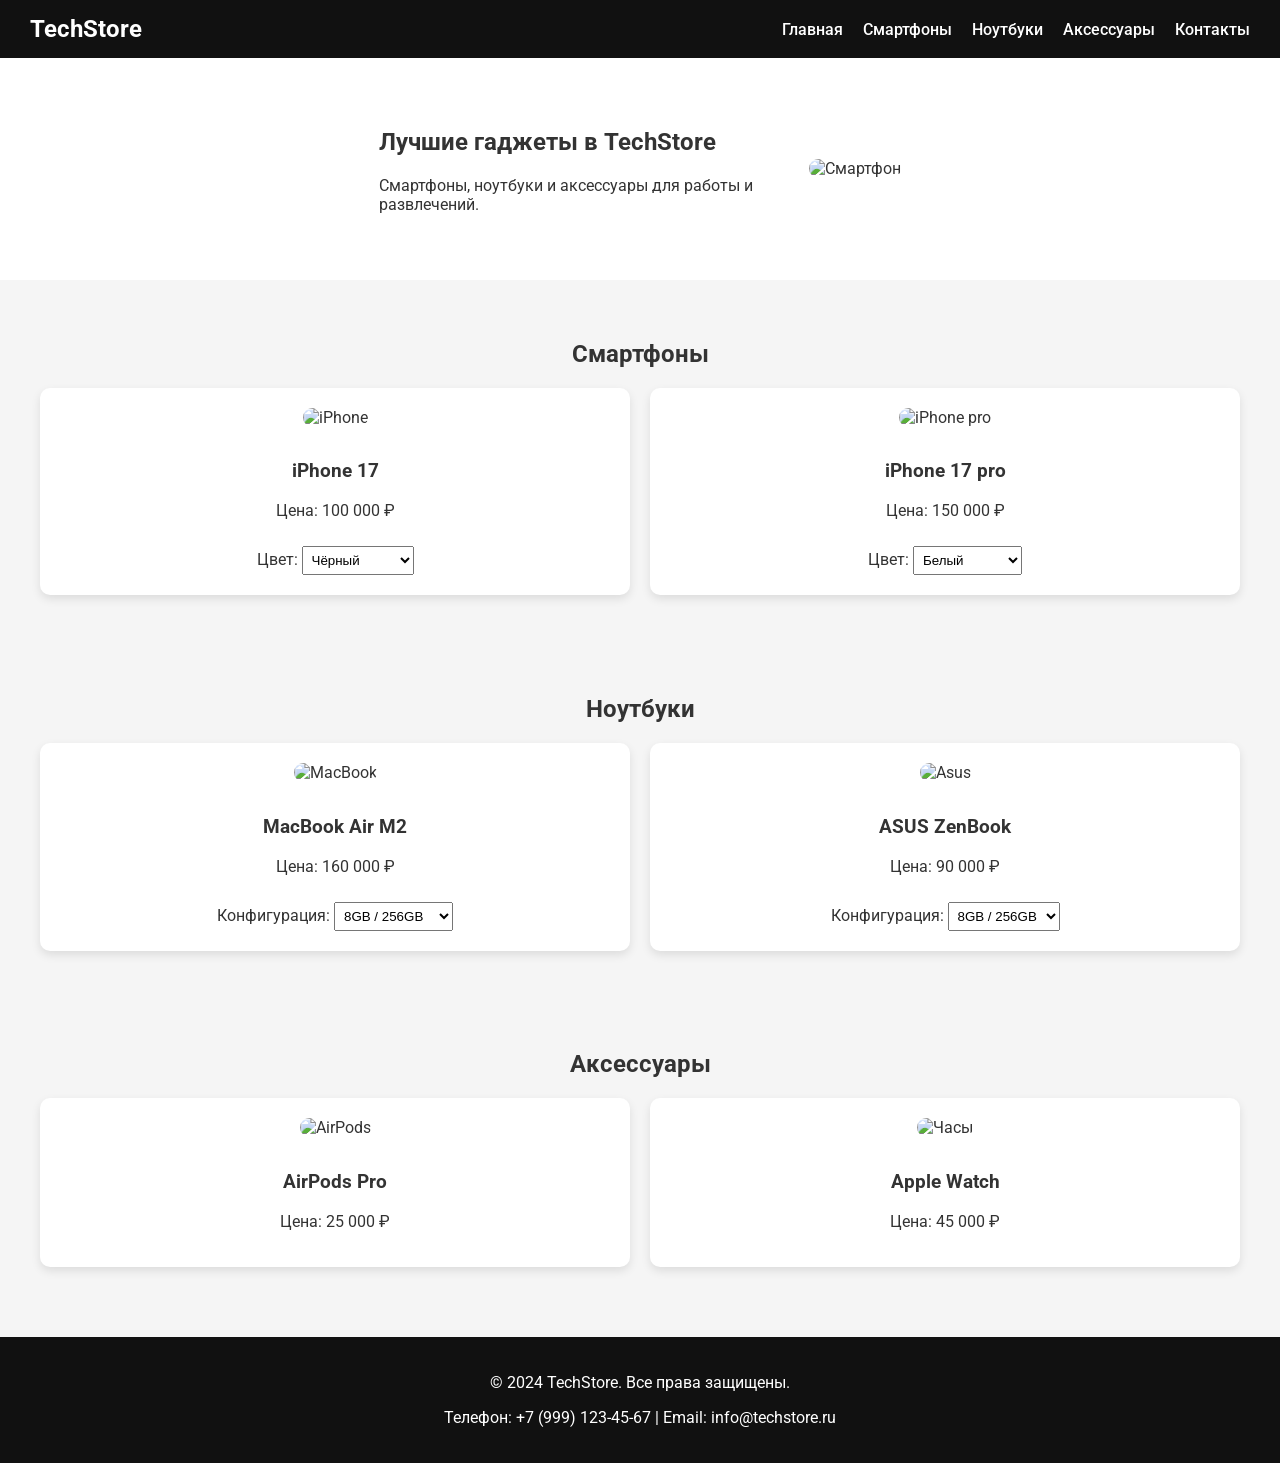
==== index.html @ efde678e "lr1" ====
<!DOCTYPE html>
<html lang="ru">
<head>
  <meta charset="UTF-8">
  <title>TechStore – Магазин электроники</title>
  <link rel="stylesheet" href="style.css">
  <!-- Шрифт Google -->
  <link href="https://fonts.googleapis.com/css2?family=Roboto:wght@400;700&display=swap" rel="stylesheet">
</head>
<body>

  <!-- Шапка -->
  <header>
    <div class="logo">TechStore</div>
    <nav>
      <ul>
        <li><a href="#">Главная</a></li>
        <li><a href="#smartphones">Смартфоны</a></li>
        <li><a href="#laptops">Ноутбуки</a></li>
        <li><a href="#accessories">Аксессуары</a></li>
        <li><a href="#contacts">Контакты</a></li>
      </ul>
    </nav>
  </header>

  <!-- Герой-блок -->
  <section class="hero">
    <div class="hero-text">
      <h1>Лучшие гаджеты в TechStore</h1>
      <p>Смартфоны, ноутбуки и аксессуары для работы и развлечений.</p>
    </div>
    <img src="https://images.unsplash.com/photo-1511707171634-5f897ff02aa9" alt="Смартфон">
  </section>

  <!-- Смартфоны -->
  <section id="smartphones">
    <h2>Смартфоны</h2>
    <div class="products">
      <div class="card">
        <img src="https://cdn.mos.cms.futurecdn.net/VCF3zhggiDXPnWcfeZSmTf.jpg" alt="iPhone">
        <h3>iPhone 17</h3>
        <p>Цена: 100 000 ₽</p>
        <label>Цвет:
          <select>
            <option>Чёрный</option>
            <option>Белый</option>
            <option>Серый</option>
            <option>Шалфей</option>
            <option>Лаванда</option>
            <option>Синий туман</option>

          </select>
        </label>
      </div>
      <div class="card">
        <img src="https://www.usatoday.com/gcdn/authoring/authoring-images/2025/09/09/USAT/86061100007-applei-phone-17-procolorlineup-250909.jpg?width=1200&disable=upscale&format=pjpg&auto=webp" alt="iPhone pro">
        <h3>iPhone 17 pro</h3>
        <p>Цена: 150 000 ₽</p>
        <label>Цвет:
          <select>
            <option>Белый</option>
            <option>Фиолетовый</option>
            <option>Зелёный</option>
          </select>
        </label>
      </div>
    </div>
  </section>

  <!-- Ноутбуки -->
  <section id="laptops">
    <h2>Ноутбуки</h2>
    <div class="products">
      <div class="card">
        <img src="https://images.unsplash.com/photo-1517336714731-489689fd1ca8" alt="MacBook">
        <h3>MacBook Air M2</h3>
        <p>Цена: 160 000 ₽</p>
        <label>Конфигурация:
          <select>
            <option>8GB / 256GB</option>
            <option>16GB / 512GB</option>
          </select>
        </label>
      </div>
      <div class="card">
        <img src="https://images.unsplash.com/photo-1587202372616-e1cf1e1f39b2" alt="Asus">
        <h3>ASUS ZenBook</h3>
        <p>Цена: 90 000 ₽</p>
        <label>Конфигурация:
          <select>
            <option>8GB / 256GB</option>
            <option>16GB / 1TB</option>
          </select>
        </label>
      </div>
    </div>
  </section>

  <!-- Аксессуары -->
  <section id="accessories">
    <h2>Аксессуары</h2>
    <div class="products">
      <div class="card">
        <img src="https://images.unsplash.com/photo-1585386959984-a41552261c3d" alt="AirPods">
        <h3>AirPods Pro</h3>
        <p>Цена: 25 000 ₽</p>
      </div>
      <div class="card">
        <img src="https://images.unsplash.com/photo-1512499617640-c2f999098aa4" alt="Часы">
        <h3>Apple Watch</h3>
        <p>Цена: 45 000 ₽</p>
      </div>
    </div>
  </section>

  <!-- Контакты -->
  <footer id="contacts">
    <p>&copy; 2024 TechStore. Все права защищены.</p>
    <p>Телефон: +7 (999) 123-45-67 | Email: info@techstore.ru</p>
  </footer>

</body>
</html>
---- style.css ----
body {
  font-family: 'Roboto', sans-serif;
  margin: 0;
  padding: 0;
  background: #f5f5f5;
  color: #333;
}

header {
  background: #111;
  color: #fff;
  display: flex;
  justify-content: space-between;
  padding: 15px 30px;
  align-items: center;
}

header .logo {
  font-size: 24px;
  font-weight: bold;
}

nav ul {
  list-style: none;
  margin: 0;
  padding: 0;
  display: flex;
}

nav ul li {
  margin-left: 20px;
}

nav ul li a {
  color: #fff;
  text-decoration: none;
  font-weight: 500;
}

nav ul li a:hover {
  text-decoration: underline;
}

/* Герой-блок */
.hero {
  display: flex;
  justify-content: center;
  align-items: center;
  padding: 50px;
  background: #fff;
}

.hero-text {
  max-width: 400px;
  margin-right: 30px;
}

.hero img {
  max-width: 400px;
  border-radius: 15px;
}

/* Секции */
section {
  padding: 40px;
}

h2 {
  text-align: center;
  margin-bottom: 20px;
}

/* Карточки товаров */
.products {
  display: grid;
  grid-template-columns: repeat(auto-fit, minmax(250px, 1fr));
  gap: 20px;
}

.card {
  background: #fff;
  border-radius: 10px;
  padding: 20px;
  text-align: center;
  box-shadow: 0 4px 10px rgba(0,0,0,0.1);
}

.card img {
  max-width: 100%;
  border-radius: 10px;
  margin-bottom: 15px;
}

label select {
  margin-top: 10px;
  padding: 5px;
}

/* Футер */
footer {
  background: #111;
  color: #fff;
  text-align: center;
  padding: 20px;
  margin-top: 30px;
}
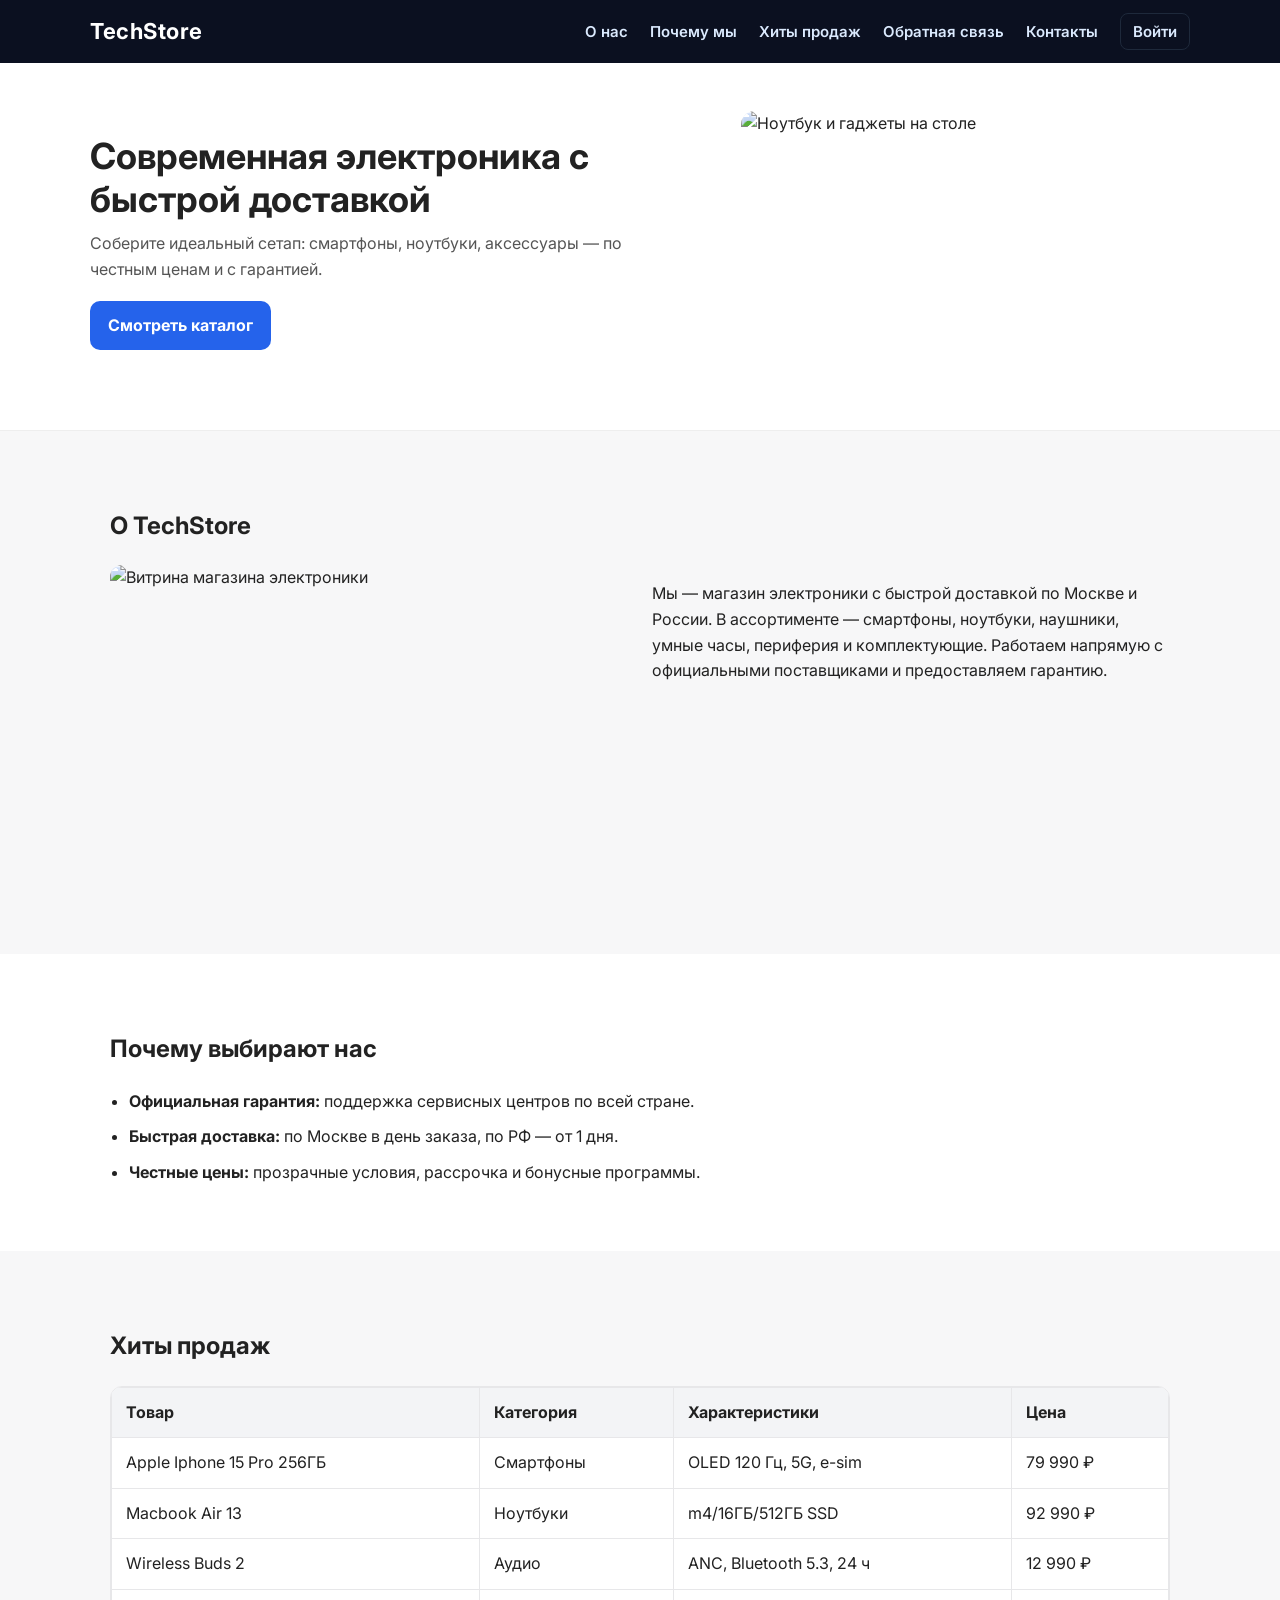
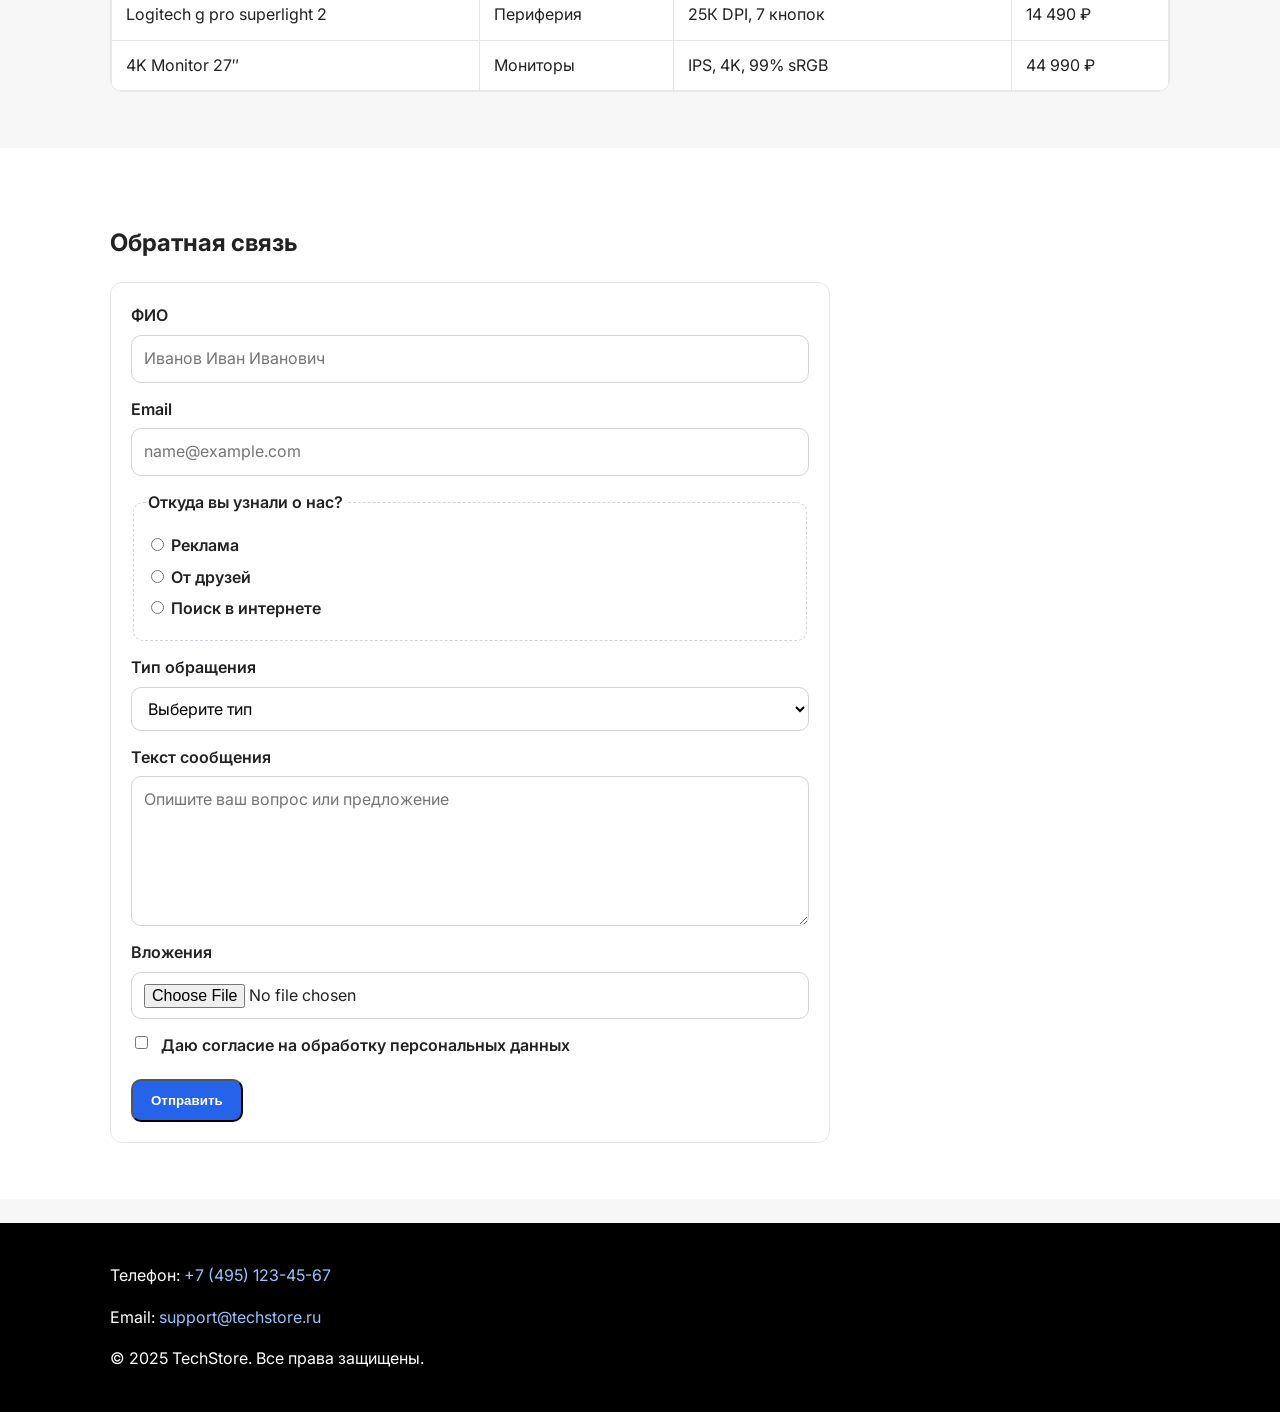
==== commit 2386152a: "lr2" ====
--- a/index.html
+++ b/index.html
@@ -1,123 +1,187 @@
 <!DOCTYPE html>
 <html lang="ru">
 <head>
-  <meta charset="UTF-8">
-  <title>TechStore – Магазин электроники</title>
-  <link rel="stylesheet" href="style.css">
-  <!-- Шрифт Google -->
-  <link href="https://fonts.googleapis.com/css2?family=Roboto:wght@400;700&display=swap" rel="stylesheet">
+  <meta charset="UTF-8" />
+  <meta name="viewport" content="width=device-width, initial-scale=1" />
+  <title>TechStore — Магазин электроники</title>
+  <link rel="preconnect" href="https://fonts.googleapis.com">
+  <link rel="preconnect" href="https://fonts.gstatic.com" crossorigin>
+  <link href="https://fonts.googleapis.com/css2?family=Inter:wght@400;600;700&display=swap" rel="stylesheet">
+  <link rel="stylesheet" href="style.css" />
 </head>
 <body>
 
-  <!-- Шапка -->
-  <header>
-    <div class="logo">TechStore</div>
-    <nav>
-      <ul>
-        <li><a href="#">Главная</a></li>
-        <li><a href="#smartphones">Смартфоны</a></li>
-        <li><a href="#laptops">Ноутбуки</a></li>
-        <li><a href="#accessories">Аксессуары</a></li>
-        <li><a href="#contacts">Контакты</a></li>
-      </ul>
-    </nav>
+  <!-- Шапка сайта -->
+  <header class="site-header">
+    <div class="container header-inner">
+      <div class="logo" aria-label="Логотип TechStore">TechStore</div>
+      <nav class="site-nav" aria-label="Основная навигация">
+        <a href="#about">О нас</a>
+        <a href="#benefits">Почему мы</a>
+        <a href="#popular">Хиты продаж</a>
+        <a href="#feedback">Обратная связь</a>
+        <a href="#contacts">Контакты</a>
+        <a class="auth-link" href="auth.html">Войти</a>
+      </nav>
+    </div>
   </header>
 
   <!-- Герой-блок -->
   <section class="hero">
-    <div class="hero-text">
-      <h1>Лучшие гаджеты в TechStore</h1>
-      <p>Смартфоны, ноутбуки и аксессуары для работы и развлечений.</p>
-    </div>
-    <img src="https://images.unsplash.com/photo-1511707171634-5f897ff02aa9" alt="Смартфон">
-  </section>
-
-  <!-- Смартфоны -->
-  <section id="smartphones">
-    <h2>Смартфоны</h2>
-    <div class="products">
-      <div class="card">
-        <img src="https://cdn.mos.cms.futurecdn.net/VCF3zhggiDXPnWcfeZSmTf.jpg" alt="iPhone">
-        <h3>iPhone 17</h3>
-        <p>Цена: 100 000 ₽</p>
-        <label>Цвет:
-          <select>
-            <option>Чёрный</option>
-            <option>Белый</option>
-            <option>Серый</option>
-            <option>Шалфей</option>
-            <option>Лаванда</option>
-            <option>Синий туман</option>
-
-          </select>
-        </label>
+    <div class="container hero-inner">
+      <div class="hero-text">
+        <h1>Современная электроника с быстрой доставкой</h1>
+        <p>Соберите идеальный сетап: смартфоны, ноутбуки, аксессуары — по честным ценам и с гарантией.</p>
+        <a class="btn" href="#popular">Смотреть каталог</a>
       </div>
-      <div class="card">
-        <img src="https://www.usatoday.com/gcdn/authoring/authoring-images/2025/09/09/USAT/86061100007-applei-phone-17-procolorlineup-250909.jpg?width=1200&disable=upscale&format=pjpg&auto=webp" alt="iPhone pro">
-        <h3>iPhone 17 pro</h3>
-        <p>Цена: 150 000 ₽</p>
-        <label>Цвет:
-          <select>
-            <option>Белый</option>
-            <option>Фиолетовый</option>
-            <option>Зелёный</option>
-          </select>
-        </label>
-      </div>
+      <figure class="hero-media">
+        <img src="https://images.unsplash.com/photo-1518770660439-4636190af475?q=80&w=1200&auto=format&fit=crop" alt="Ноутбук и гаджеты на столе" width="560" height="360" />
+        <figcaption class="visually-hidden">Электроника и аксессуары</figcaption>
+      </figure>
     </div>
   </section>
 
-  <!-- Ноутбуки -->
-  <section id="laptops">
-    <h2>Ноутбуки</h2>
-    <div class="products">
-      <div class="card">
-        <img src="https://images.unsplash.com/photo-1517336714731-489689fd1ca8" alt="MacBook">
-        <h3>MacBook Air M2</h3>
-        <p>Цена: 160 000 ₽</p>
-        <label>Конфигурация:
-          <select>
-            <option>8GB / 256GB</option>
-            <option>16GB / 512GB</option>
-          </select>
-        </label>
+  <main>
+    <!-- О компании -->
+    <section id="about" class="section">
+      <div class="container">
+        <h2>О TechStore</h2>
+        <div class="split">
+          <img class="responsive-img" src="https://images.unsplash.com/photo-1555617107-08d3a3cbd399?q=80&w=1200&auto=format&fit=crop" alt="Витрина магазина электроники" width="560" height="360" />
+          <div>
+            <p>Мы — магазин электроники с быстрой доставкой по Москве и России. В ассортименте — смартфоны, ноутбуки, наушники, умные часы, периферия и комплектующие. Работаем напрямую с официальными поставщиками и предоставляем гарантию.</p>
+          </div>
+        </div>
       </div>
-      <div class="card">
-        <img src="https://images.unsplash.com/photo-1587202372616-e1cf1e1f39b2" alt="Asus">
-        <h3>ASUS ZenBook</h3>
-        <p>Цена: 90 000 ₽</p>
-        <label>Конфигурация:
-          <select>
-            <option>8GB / 256GB</option>
-            <option>16GB / 1TB</option>
-          </select>
-        </label>
+    </section>
+
+    <!-- Преимущества -->
+    <section id="benefits" class="section section-alt">
+      <div class="container">
+        <h2>Почему выбирают нас</h2>
+        <ul class="benefits-list">
+          <li><strong>Официальная гарантия:</strong> поддержка сервисных центров по всей стране.</li>
+          <li><strong>Быстрая доставка:</strong> по Москве в день заказа, по РФ — от 1 дня.</li>
+          <li><strong>Честные цены:</strong> прозрачные условия, рассрочка и бонусные программы.</li>
+        </ul>
       </div>
+    </section>
+
+    <!-- Хиты продаж -->
+    <section id="popular" class="section">
+      <div class="container">
+        <h2>Хиты продаж</h2>
+        <div class="table-wrapper">
+          <table class="menu-table">
+            <thead>
+              <tr>
+                <th>Товар</th>
+                <th>Категория</th>
+                <th>Характеристики</th>
+                <th>Цена</th>
+              </tr>
+            </thead>
+            <tbody>
+              <tr>
+                <td>Apple Iphone 15 Pro 256ГБ</td>
+                <td>Смартфоны</td>
+                <td>OLED 120 Гц, 5G, e-sim</td>
+                <td>79 990 ₽</td>
+              </tr>
+              <tr>
+                <td>Macbook Air 13</td>
+                <td>Ноутбуки</td>
+                <td>m4/16ГБ/512ГБ SSD</td>
+                <td>92 990 ₽</td>
+              </tr>
+              <tr>
+                <td>Wireless Buds 2</td>
+                <td>Аудио</td>
+                <td>ANC, Bluetooth 5.3, 24 ч</td>
+                <td>12 990 ₽</td>
+              </tr>
+              <tr>
+                <td>Logitech g pro superlight 2</td>
+                <td>Периферия</td>
+                <td>25К DPI, 7 кнопок</td>
+                <td>14 490 ₽</td>
+              </tr>
+              <tr>
+                <td>4K Monitor 27″</td>
+                <td>Мониторы</td>
+                <td>IPS, 4K, 99% sRGB</td>
+                <td>44 990 ₽</td>
+              </tr>
+            </tbody>
+          </table>
+        </div>
+      </div>
+    </section>
+
+    <!-- Форма обратной связи -->
+    <section id="feedback" class="section section-alt">
+      <div class="container">
+        <h2>Обратная связь</h2>
+        <form class="form" action="https://httpbin.org/post" method="POST" enctype="multipart/form-data">
+          <div class="form-row">
+            <label for="fio">ФИО</label>
+            <input type="text" id="fio" name="fio" placeholder="Иванов Иван Иванович" required />
+          </div>
+
+          <div class="form-row">
+            <label for="email">Email</label>
+            <input type="email" id="email" name="email" placeholder="name@example.com" required />
+          </div>
+
+          <fieldset class="form-row">
+            <legend>Откуда вы узнали о нас?</legend>
+            <label><input type="radio" name="source" value="Реклама" required /> Реклама</label>
+            <label><input type="radio" name="source" value="Друзья" /> От друзей</label>
+            <label><input type="radio" name="source" value="Поиск" /> Поиск в интернете</label>
+          </fieldset>
+
+          <div class="form-row">
+            <label for="topic">Тип обращения</label>
+            <select id="topic" name="topic" required>
+              <option value="" disabled selected>Выберите тип</option>
+              <option value="complaint">Жалоба</option>
+              <option value="suggestion">Предложение</option>
+            </select>
+          </div>
+
+          <div class="form-row">
+            <label for="message">Текст сообщения</label>
+            <textarea id="message" name="message" rows="5" placeholder="Опишите ваш вопрос или предложение" required></textarea>
+          </div>
+
+          <div class="form-row">
+            <label for="file">Вложения</label>
+            <input type="file" id="file" name="file" />
+          </div>
+
+          <div class="form-row checkbox-row">
+            <label>
+              <input type="checkbox" name="consent" value="yes" required />
+              Даю согласие на обработку персональных данных
+            </label>
+          </div>
+
+          <div class="form-actions">
+            <button type="submit" class="btn">Отправить</button>
+          </div>
+        </form>
+      </div>
+    </section>
+  </main>
+
+  <!-- Подвал -->
+  <footer id="contacts" class="site-footer" aria-labelledby="contacts-title">
+    <div class="container">
+      <h2 id="contacts-title" class="visually-hidden">Контакты</h2>
+      <p>Телефон: <a href="tel:+74951234567">+7 (495) 123-45-67</a></p>
+      <p>Email: <a href="mailto:support@techstore.ru">support@techstore.ru</a></p>
+      <p>© 2025 TechStore. Все права защищены.</p>
     </div>
-  </section>
-
-  <!-- Аксессуары -->
-  <section id="accessories">
-    <h2>Аксессуары</h2>
-    <div class="products">
-      <div class="card">
-        <img src="https://images.unsplash.com/photo-1585386959984-a41552261c3d" alt="AirPods">
-        <h3>AirPods Pro</h3>
-        <p>Цена: 25 000 ₽</p>
-      </div>
-      <div class="card">
-        <img src="https://images.unsplash.com/photo-1512499617640-c2f999098aa4" alt="Часы">
-        <h3>Apple Watch</h3>
-        <p>Цена: 45 000 ₽</p>
-      </div>
-    </div>
-  </section>
-
-  <!-- Контакты -->
-  <footer id="contacts">
-    <p>&copy; 2024 TechStore. Все права защищены.</p>
-    <p>Телефон: +7 (999) 123-45-67 | Email: info@techstore.ru</p>
   </footer>
-
 </body>
 </html>
--- a/style.css
+++ b/style.css
@@ -1,106 +1,258 @@
+/* Базовые стили и сброс */
+*,
+*::before,
+*::after { box-sizing: border-box; }
+
+html, body {
+  height: 100%;
+}
+
 body {
-  font-family: 'Roboto', sans-serif;
   margin: 0;
-  padding: 0;
-  background: #f5f5f5;
-  color: #333;
-}
-
-header {
-  background: #111;
+  font-family: 'Inter', system-ui, -apple-system, Segoe UI, Roboto, sans-serif;
+  color: #222;
+  background-color: #f7f7f8;
+  line-height: 1.6;
+}
+
+/* Контейнер и отступы блоков */
+.container {
+  max-width: 1100px;
+  margin: 0 auto;
+  padding: 0 20px;
+}
+
+.section {
+  padding: 56px 0;
+}
+
+.section-alt {
+  background: #ffffff;
+}
+
+/* Шапка */
+.site-header {
+  background: #0b1020;
   color: #fff;
+  position: sticky;
+  top: 0;
+  z-index: 10;
+}
+
+.header-inner {
   display: flex;
+  align-items: center;
   justify-content: space-between;
-  padding: 15px 30px;
+  padding: 14px 0;
+}
+
+.logo {
+  font-weight: 700;
+  font-size: 22px;
+  letter-spacing: 0.5px;
+}
+
+.site-nav a {
+  color: #dbeafe;
+  text-decoration: none;
+  margin-left: 18px;
+  font-weight: 600;
+  font-size: 15px;
+  transition: color .2s ease;
+}
+
+.site-nav a:hover,
+.site-nav a:focus {
+  color: #60a5fa;
+}
+
+.auth-link {
+  padding: 8px 12px;
+  border: 1px solid #1e293b;
+  border-radius: 8px;
+}
+
+/* Герой */
+.hero {
+  background: #fff;
+  border-bottom: 1px solid #eee;
+}
+
+.hero-inner {
+  display: grid;
+  grid-template-columns: 1.2fr 1fr;
+  gap: 24px;
+  padding: 32px 0 40px;
   align-items: center;
 }
 
-header .logo {
-  font-size: 24px;
-  font-weight: bold;
-}
-
-nav ul {
-  list-style: none;
-  margin: 0;
-  padding: 0;
-  display: flex;
-}
-
-nav ul li {
-  margin-left: 20px;
-}
-
-nav ul li a {
+.hero-text h1 {
+  margin: 0 0 10px;
+  font-size: 36px;
+  line-height: 1.2;
+}
+
+.hero-text p {
+  margin: 0 0 18px;
+  color: #555;
+}
+
+.btn {
+  display: inline-block;
+  background: #2563eb;
   color: #fff;
   text-decoration: none;
-  font-weight: 500;
-}
-
-nav ul li a:hover {
-  text-decoration: underline;
-}
-
-/* Герой-блок */
-.hero {
+  padding: 12px 18px;
+  border-radius: 10px;
+  font-weight: 700;
+  transition: transform .06s ease, opacity .2s ease;
+}
+
+.btn:hover { opacity: .92; }
+.btn:active { transform: translateY(1px); }
+
+.hero-media img {
+  width: 100%;
+  height: auto;
+  border-radius: 14px;
+  display: block;
+}
+
+/* О компании */
+.split {
+  display: grid;
+  grid-template-columns: 1fr 1fr;
+  gap: 24px;
+}
+
+.responsive-img {
+  width: 100%;
+  height: auto;
+  border-radius: 12px;
+  display: block;
+}
+
+/* Преимущества */
+.benefits-list {
+  margin: 0;
+  padding-left: 1.2em;
+}
+
+.benefits-list li {
+  margin: 10px 0;
+}
+
+/* Таблица каталога */
+.table-wrapper {
+  overflow-x: auto;
+  background: #fff;
+  border-radius: 12px;
+  border: 1px solid #e7e7e9;
+}
+
+.menu-table {
+  width: 100%;
+  border-collapse: collapse;
+  min-width: 680px;
+}
+
+.menu-table th,
+.menu-table td {
+  border: 1px solid #e7e7e9;
+  padding: 12px 14px;
+  text-align: left;
+}
+
+.menu-table thead th {
+  background: #f3f4f6;
+  font-weight: 700;
+}
+
+/* Формы */
+.form {
+  max-width: 720px;
+  background: #fff;
+  border: 1px solid #e7e7e9;
+  border-radius: 12px;
+  padding: 20px;
+}
+
+.form-row {
   display: flex;
-  justify-content: center;
-  align-items: center;
-  padding: 50px;
-  background: #fff;
-}
-
-.hero-text {
-  max-width: 400px;
-  margin-right: 30px;
-}
-
-.hero img {
-  max-width: 400px;
-  border-radius: 15px;
-}
-
-/* Секции */
-section {
-  padding: 40px;
-}
-
-h2 {
-  text-align: center;
-  margin-bottom: 20px;
-}
-
-/* Карточки товаров */
-.products {
-  display: grid;
-  grid-template-columns: repeat(auto-fit, minmax(250px, 1fr));
-  gap: 20px;
-}
-
-.card {
-  background: #fff;
+  flex-direction: column;
+  margin-bottom: 14px;
+}
+
+.form-row > label,
+fieldset legend {
+  font-weight: 600;
+  margin-bottom: 6px;
+}
+
+.form input[type="text"],
+.form input[type="email"],
+.form input[type="file"],
+.form select,
+.form textarea {
+  font: inherit;
+  padding: 10px 12px;
+  border: 1px solid #d1d5db;
   border-radius: 10px;
-  padding: 20px;
-  text-align: center;
-  box-shadow: 0 4px 10px rgba(0,0,0,0.1);
-}
-
-.card img {
-  max-width: 100%;
+  outline: none;
+  transition: border-color .2s ease, box-shadow .2s ease;
+  background-color: #fff;
+}
+
+.form input:focus,
+.form select:focus,
+.form textarea:focus {
+  border-color: #2563eb;
+  box-shadow: 0 0 0 3px rgba(37,99,235,.15);
+}
+
+fieldset.form-row {
+  border: 1px dashed #d1d5db;
+  padding: 12px;
   border-radius: 10px;
-  margin-bottom: 15px;
-}
-
-label select {
-  margin-top: 10px;
-  padding: 5px;
-}
+}
+
+.checkbox-row label {
+  display: inline-flex;
+  align-items: flex-start;
+  gap: 10px;
+}
+
+.form-actions {
+  margin-top: 8px;
+}
+
+/* Ссылки по умолчанию */
+a { color: #2563eb; text-decoration: none; }
+a:hover { color: #1e40af; text-decoration: none; }
 
 /* Футер */
-footer {
-  background: #111;
+.site-footer {
+  background: #000;
   color: #fff;
-  text-align: center;
-  padding: 20px;
-  margin-top: 30px;
-}
+  padding: 24px 0;
+  margin-top: 24px;
+}
+
+.site-footer a { color: #93c5fd; }
+.site-footer a:hover { color: #bfdbfe; }
+
+/* Медиа */
+@media (max-width: 900px) {
+  .hero-inner { grid-template-columns: 1fr; }
+  .split { grid-template-columns: 1fr; }
+  .site-nav a { margin-left: 12px; }
+}
+
+/* Вспомогательные */
+.visually-hidden {
+  position: absolute !important;
+  height: 1px; width: 1px;
+  overflow: hidden;
+  clip: rect(1px,1px,1px,1px);
+  white-space: nowrap;
+}
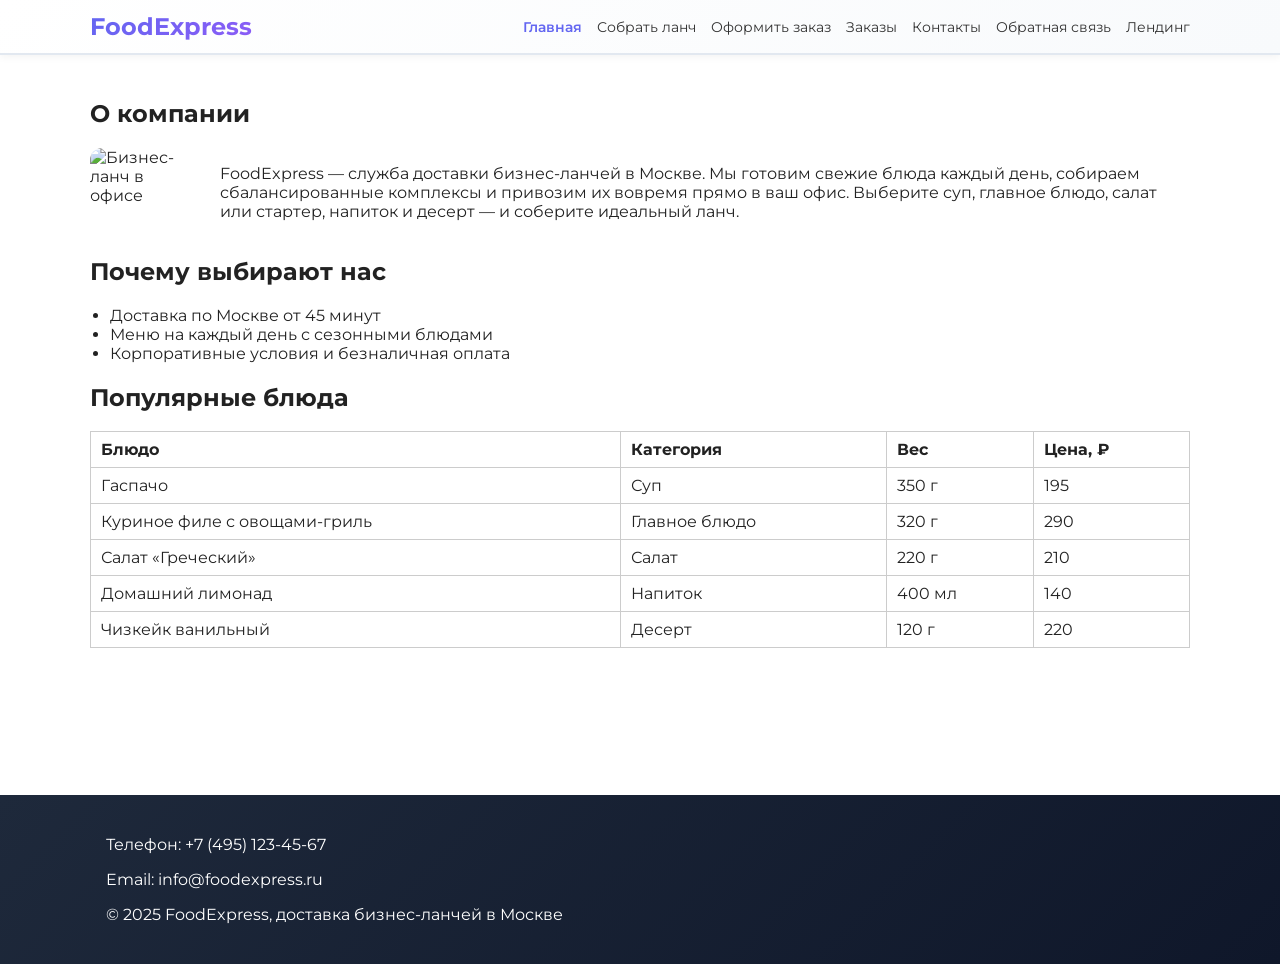
==== commit d5251f37: "Add files via upload" ====
--- a/index.html
+++ b/index.html
@@ -1,187 +1,135 @@
 <!DOCTYPE html>
 <html lang="ru">
 <head>
-  <meta charset="UTF-8" />
-  <meta name="viewport" content="width=device-width, initial-scale=1" />
-  <title>TechStore — Магазин электроники</title>
-  <link rel="preconnect" href="https://fonts.googleapis.com">
-  <link rel="preconnect" href="https://fonts.gstatic.com" crossorigin>
-  <link href="https://fonts.googleapis.com/css2?family=Inter:wght@400;600;700&display=swap" rel="stylesheet">
-  <link rel="stylesheet" href="style.css" />
+<meta charset="UTF-8">
+<meta name="viewport" content="width=device-width, initial-scale=1.0">
+<title>FoodExpress – Доставка бизнес-ланчей</title>
+<link rel="preconnect" href="https://fonts.googleapis.com">
+<link rel="preconnect" href="https://fonts.gstatic.com" crossorigin>
+<link href="https://fonts.googleapis.com/css2?family=Montserrat:wght@400;500;600;700&display=swap" rel="stylesheet">
+<link rel="stylesheet" href="css/styles.css">
+
+    <link rel="stylesheet" href="css/lunch.css">
 </head>
-<body>
+<body class="page page-main">
+<header class="site-header">
+    <div class="container header-inner">
+        <h1 class="logo">FoodExpress</h1>
+        <nav class="main-nav">
+            <a href="index.html" class="nav-link active">Главная</a>
+            <a href="collect-lunch.html" class="nav-link">Собрать ланч</a>
+            <a href="checkout.html" class="nav-link">Оформить заказ</a>
+            <a href="orders.html" class="nav-link">Заказы</a>
+            <a href="#contacts" class="nav-link">Контакты</a>
+            <a href="feedback.html" class="nav-link">Обратная связь</a>
+            <a href="landing.html" class="nav-link">Лендинг</a>
+        </nav>
+    </div>
+</header>
 
-  <!-- Шапка сайта -->
-  <header class="site-header">
-    <div class="container header-inner">
-      <div class="logo" aria-label="Логотип TechStore">TechStore</div>
-      <nav class="site-nav" aria-label="Основная навигация">
-        <a href="#about">О нас</a>
-        <a href="#benefits">Почему мы</a>
-        <a href="#popular">Хиты продаж</a>
-        <a href="#feedback">Обратная связь</a>
-        <a href="#contacts">Контакты</a>
-        <a class="auth-link" href="auth.html">Войти</a>
-      </nav>
-    </div>
-  </header>
-
-  <!-- Герой-блок -->
-  <section class="hero">
-    <div class="container hero-inner">
-      <div class="hero-text">
-        <h1>Современная электроника с быстрой доставкой</h1>
-        <p>Соберите идеальный сетап: смартфоны, ноутбуки, аксессуары — по честным ценам и с гарантией.</p>
-        <a class="btn" href="#popular">Смотреть каталог</a>
-      </div>
-      <figure class="hero-media">
-        <img src="https://images.unsplash.com/photo-1518770660439-4636190af475?q=80&w=1200&auto=format&fit=crop" alt="Ноутбук и гаджеты на столе" width="560" height="360" />
-        <figcaption class="visually-hidden">Электроника и аксессуары</figcaption>
-      </figure>
-    </div>
-  </section>
-
-  <main>
-    <!-- О компании -->
-    <section id="about" class="section">
-      <div class="container">
-        <h2>О TechStore</h2>
-        <div class="split">
-          <img class="responsive-img" src="https://images.unsplash.com/photo-1555617107-08d3a3cbd399?q=80&w=1200&auto=format&fit=crop" alt="Витрина магазина электроники" width="560" height="360" />
-          <div>
-            <p>Мы — магазин электроники с быстрой доставкой по Москве и России. В ассортименте — смартфоны, ноутбуки, наушники, умные часы, периферия и комплектующие. Работаем напрямую с официальными поставщиками и предоставляем гарантию.</p>
-          </div>
+<main class="main container">
+    <section class="about" id="about">
+        <h2>О компании</h2>
+        <div class="about-inner">
+            <img id="about-image" src="" alt="Бизнес-ланч в офисе" class="about-image">
+            <p>
+                FoodExpress — служба доставки бизнес-ланчей в Москве. Мы готовим свежие блюда каждый день,
+                собираем сбалансированные комплексы и привозим их вовремя прямо в ваш офис.
+                Выберите суп, главное блюдо, салат или стартер, напиток и десерт — и соберите идеальный ланч.
+            </p>
         </div>
-      </div>
     </section>
 
-    <!-- Преимущества -->
-    <section id="benefits" class="section section-alt">
-      <div class="container">
+    <section class="benefits">
         <h2>Почему выбирают нас</h2>
         <ul class="benefits-list">
-          <li><strong>Официальная гарантия:</strong> поддержка сервисных центров по всей стране.</li>
-          <li><strong>Быстрая доставка:</strong> по Москве в день заказа, по РФ — от 1 дня.</li>
-          <li><strong>Честные цены:</strong> прозрачные условия, рассрочка и бонусные программы.</li>
+            <li>Доставка по Москве от 45 минут</li>
+            <li>Меню на каждый день с сезонными блюдами</li>
+            <li>Корпоративные условия и безналичная оплата</li>
         </ul>
-      </div>
     </section>
 
-    <!-- Хиты продаж -->
-    <section id="popular" class="section">
-      <div class="container">
-        <h2>Хиты продаж</h2>
+    <section class="popular">
+        <h2>Популярные блюда</h2>
         <div class="table-wrapper">
-          <table class="menu-table">
-            <thead>
-              <tr>
-                <th>Товар</th>
-                <th>Категория</th>
-                <th>Характеристики</th>
-                <th>Цена</th>
-              </tr>
-            </thead>
-            <tbody>
-              <tr>
-                <td>Apple Iphone 15 Pro 256ГБ</td>
-                <td>Смартфоны</td>
-                <td>OLED 120 Гц, 5G, e-sim</td>
-                <td>79 990 ₽</td>
-              </tr>
-              <tr>
-                <td>Macbook Air 13</td>
-                <td>Ноутбуки</td>
-                <td>m4/16ГБ/512ГБ SSD</td>
-                <td>92 990 ₽</td>
-              </tr>
-              <tr>
-                <td>Wireless Buds 2</td>
-                <td>Аудио</td>
-                <td>ANC, Bluetooth 5.3, 24 ч</td>
-                <td>12 990 ₽</td>
-              </tr>
-              <tr>
-                <td>Logitech g pro superlight 2</td>
-                <td>Периферия</td>
-                <td>25К DPI, 7 кнопок</td>
-                <td>14 490 ₽</td>
-              </tr>
-              <tr>
-                <td>4K Monitor 27″</td>
-                <td>Мониторы</td>
-                <td>IPS, 4K, 99% sRGB</td>
-                <td>44 990 ₽</td>
-              </tr>
-            </tbody>
-          </table>
+            <table class="dishes-table">
+                <thead>
+                    <tr>
+                        <th>Блюдо</th>
+                        <th>Категория</th>
+                        <th>Вес</th>
+                        <th>Цена, ₽</th>
+                    </tr>
+                </thead>
+                <tbody>
+                    <tr>
+                        <td>Гаспачо</td>
+                        <td>Суп</td>
+                        <td>350 г</td>
+                        <td>195</td>
+                    </tr>
+                    <tr>
+                        <td>Куриное филе с овощами-гриль</td>
+                        <td>Главное блюдо</td>
+                        <td>320 г</td>
+                        <td>290</td>
+                    </tr>
+                    <tr>
+                        <td>Салат «Греческий»</td>
+                        <td>Салат</td>
+                        <td>220 г</td>
+                        <td>210</td>
+                    </tr>
+                    <tr>
+                        <td>Домашний лимонад</td>
+                        <td>Напиток</td>
+                        <td>400 мл</td>
+                        <td>140</td>
+                    </tr>
+                    <tr>
+                        <td>Чизкейк ванильный</td>
+                        <td>Десерт</td>
+                        <td>120 г</td>
+                        <td>220</td>
+                    </tr>
+                </tbody>
+            </table>
         </div>
-      </div>
     </section>
+</main>
 
-    <!-- Форма обратной связи -->
-    <section id="feedback" class="section section-alt">
-      <div class="container">
-        <h2>Обратная связь</h2>
-        <form class="form" action="https://httpbin.org/post" method="POST" enctype="multipart/form-data">
-          <div class="form-row">
-            <label for="fio">ФИО</label>
-            <input type="text" id="fio" name="fio" placeholder="Иванов Иван Иванович" required />
-          </div>
+<footer class="site-footer" id="contacts">
+    <div class="container footer-inner">
+        <p>Телефон: <a href="tel:+74951234567">+7 (495) 123-45-67</a></p>
+        <p>Email: <a href="mailto:info@foodexpress.ru">info@foodexpress.ru</a></p>
+        <p>© 2025 FoodExpress, доставка бизнес-ланчей в Москве</p>
+    </div>
+</footer>
 
-          <div class="form-row">
-            <label for="email">Email</label>
-            <input type="email" id="email" name="email" placeholder="name@example.com" required />
-          </div>
-
-          <fieldset class="form-row">
-            <legend>Откуда вы узнали о нас?</legend>
-            <label><input type="radio" name="source" value="Реклама" required /> Реклама</label>
-            <label><input type="radio" name="source" value="Друзья" /> От друзей</label>
-            <label><input type="radio" name="source" value="Поиск" /> Поиск в интернете</label>
-          </fieldset>
-
-          <div class="form-row">
-            <label for="topic">Тип обращения</label>
-            <select id="topic" name="topic" required>
-              <option value="" disabled selected>Выберите тип</option>
-              <option value="complaint">Жалоба</option>
-              <option value="suggestion">Предложение</option>
-            </select>
-          </div>
-
-          <div class="form-row">
-            <label for="message">Текст сообщения</label>
-            <textarea id="message" name="message" rows="5" placeholder="Опишите ваш вопрос или предложение" required></textarea>
-          </div>
-
-          <div class="form-row">
-            <label for="file">Вложения</label>
-            <input type="file" id="file" name="file" />
-          </div>
-
-          <div class="form-row checkbox-row">
-            <label>
-              <input type="checkbox" name="consent" value="yes" required />
-              Даю согласие на обработку персональных данных
-            </label>
-          </div>
-
-          <div class="form-actions">
-            <button type="submit" class="btn">Отправить</button>
-          </div>
-        </form>
-      </div>
-    </section>
-  </main>
-
-  <!-- Подвал -->
-  <footer id="contacts" class="site-footer" aria-labelledby="contacts-title">
-    <div class="container">
-      <h2 id="contacts-title" class="visually-hidden">Контакты</h2>
-      <p>Телефон: <a href="tel:+74951234567">+7 (495) 123-45-67</a></p>
-      <p>Email: <a href="mailto:support@techstore.ru">support@techstore.ru</a></p>
-      <p>© 2025 TechStore. Все права защищены.</p>
-    </div>
-  </footer>
+<script src="js/config.js"></script>
+<script src="js/dishes-api.js"></script>
+<script>
+document.addEventListener("DOMContentLoaded", async () => {
+  try {
+    const dishes = await loadDishes();
+    // Ищем главное блюдо или суп для изображения
+    const mainDish = dishes.find(d => d.category === "main") || dishes.find(d => d.category === "soup") || dishes[0];
+    if (mainDish && mainDish.image) {
+      const img = document.getElementById("about-image");
+      if (img) {
+        img.src = mainDish.image;
+        img.alt = mainDish.name || "Бизнес-ланч в офисе";
+      }
+    }
+  } catch (error) {
+    console.error("Ошибка загрузки изображения из API:", error);
+    // Fallback на локальное изображение
+    const img = document.getElementById("about-image");
+    if (img) {
+      img.src = "images/main1.jpg";
+    }
+  }
+});
+</script>
 </body>
 </html>
--- a/css/styles.css
+++ b/css/styles.css
@@ -0,0 +1,228 @@
+*,
+*::before,
+*::after {
+    box-sizing: border-box;
+}
+
+body {
+    margin: 0;
+    font-family: "Montserrat", system-ui, -apple-system, BlinkMacSystemFont, "Segoe UI", sans-serif;
+    font-size: 16px;
+    color: #222;
+}
+
+img {
+    max-width: 100%;
+    display: block;
+}
+
+.container {
+    width: 100%;
+    max-width: 1100px;
+    margin: 0 auto;
+    padding: 0 16px;
+}
+
+.site-header {
+    background: linear-gradient(135deg, #ffffff 0%, #f8fafc 100%);
+    border-bottom: 2px solid #e2e8f0;
+    box-shadow: 0 2px 8px rgba(0, 0, 0, 0.05);
+}
+
+.header-inner {
+    display: flex;
+    align-items: center;
+    justify-content: space-between;
+    padding: 12px 0;
+}
+
+.logo {
+    margin: 0;
+    font-size: 24px;
+    font-weight: 700;
+    background: linear-gradient(135deg, #6366f1 0%, #8b5cf6 100%);
+    -webkit-background-clip: text;
+    -webkit-text-fill-color: transparent;
+    background-clip: text;
+}
+
+.main-nav {
+    display: flex;
+    flex-wrap: wrap;
+    gap: 15px;
+}
+
+.nav-link {
+    text-decoration: none;
+    font-size: 14px;
+    color: #333;
+}
+
+.nav-link:hover {
+    color: #6366f1;
+}
+
+.nav-link.active {
+    color: #6366f1;
+    font-weight: 600;
+}
+
+.main {
+    padding: 24px 0 64px;
+    min-height: calc(100vh - 160px);
+}
+
+.site-footer {
+    background: linear-gradient(135deg, #1e293b 0%, #0f172a 100%);
+    color: #fff;
+    padding: 24px 0;
+}
+
+.footer-inner a {
+    color: #fff;
+    text-decoration: none;
+}
+
+.footer-inner a:hover {
+    text-decoration: underline;
+}
+
+.about-inner {
+    display: flex;
+    gap: 24px;
+    align-items: flex-start;
+}
+
+.about-image {
+    width: 260px;
+    height: auto;
+    border-radius: 12px;
+}
+
+.benefits-list {
+    padding-left: 20px;
+}
+
+.table-wrapper {
+    overflow-x: auto;
+}
+
+.dishes-table {
+    width: 100%;
+    border-collapse: collapse;
+}
+
+.dishes-table th,
+.dishes-table td {
+    padding: 8px 10px;
+    border: 1px solid #ccc;
+    text-align: left;
+}
+
+.btn-primary {
+    display: inline-block;
+    border: none;
+    padding: 10px 24px;
+    border-radius: 10px;
+    cursor: pointer;
+    background: linear-gradient(135deg, #6366f1 0%, #8b5cf6 100%);
+    color: #fff;
+    font-size: 14px;
+    font-weight: 500;
+    text-decoration: none;
+    transition: all 0.3s ease;
+    box-shadow: 0 4px 12px rgba(99, 102, 241, 0.3);
+}
+
+.btn-primary:hover {
+    transform: translateY(-2px);
+    box-shadow: 0 6px 16px rgba(99, 102, 241, 0.4);
+    filter: brightness(1.05);
+}
+
+.form {
+    display: flex;
+    flex-direction: column;
+    gap: 12px;
+}
+
+.form input,
+.form select,
+.form textarea {
+    width: 100%;
+    padding: 8px 10px;
+    border-radius: 8px;
+    border: 1px solid #ccc;
+    font: inherit;
+}
+
+.checkbox-label {
+    display: flex;
+    align-items: center;
+    gap: 8px;
+}
+
+.form-fieldset {
+    border-radius: 10px;
+    border: 1px solid #ccc;
+    padding: 8px 12px 12px;
+}
+
+.modal-overlay {
+    position: fixed;
+    inset: 0;
+    background-color: rgba(0,0,0,0.5);
+    display: flex;
+    align-items: center;
+    justify-content: center;
+    z-index: 1000;
+}
+
+.modal {
+    background-color: #fff;
+    padding: 24px;
+    border-radius: 18px;
+    max-width: 420px;
+    width: 100%;
+    box-shadow: 0 20px 60px rgba(99, 102, 241, 0.2);
+    border: 1px solid #e2e8f0;
+}
+
+.modal-large {
+    max-width: 640px;
+}
+
+.modal-close {
+    border: none;
+    background: transparent;
+    font-size: 22px;
+    cursor: pointer;
+    position: absolute;
+    top: 12px;
+    right: 16px;
+}
+
+.modal-actions {
+    margin-top: 16px;
+    display: flex;
+    gap: 10px;
+    justify-content: flex-end;
+}
+
+.hidden {
+    display: none !important;
+}
+
+@media (max-width: 800px) {
+    .about-inner {
+        flex-direction: column;
+    }
+}
+
+@media (max-width: 400px) {
+    .dishes-table th,
+    .dishes-table td {
+        font-size: 13px;
+        padding: 6px 6px;
+    }
+}
--- a/css/lunch.css
+++ b/css/lunch.css
@@ -0,0 +1,378 @@
+@import url("styles.css");
+
+.page-lunch .lunch-layout {
+    display: grid;
+    grid-template-columns: minmax(0, 2.3fr) minmax(0, 1.1fr);
+    gap: 32px;
+    align-items: flex-start;
+}
+
+.menu-section {
+    margin-bottom: 32px;
+}
+
+.menu-section-header {
+    display: flex;
+    justify-content: space-between;
+    align-items: center;
+    gap: 16px;
+    margin-bottom: 12px;
+}
+
+.dishes-grid {
+    display: grid;
+    gap: 10px;
+}
+
+.dishes-grid-3 {
+    grid-template-columns: repeat(3, 1fr);
+}
+
+.dish-card {
+    display: flex;
+    flex-direction: column;
+    gap: 8px;
+    padding: 30px 40px;
+    border-radius: 35px;
+    background-color: #fff;
+    filter: drop-shadow(17px 19px 24px rgba(0, 0, 0, 0.13));
+    cursor: pointer;
+    transition: all 0.3s ease;
+    border: 2px solid transparent;
+}
+
+.dish-card img {
+    width: 100%;
+    border-radius: 35px;
+}
+
+.dish-price {
+    font-size: 18px;
+    font-weight: 600;
+}
+
+.dish-name {
+    font-size: 17px;
+    font-weight: 500;
+}
+
+.dish-count {
+    color: #777;
+}
+
+.dish-card button {
+    margin-top: 8px;
+    background-color: #f1eee9;
+    padding: 10px 30px;
+    border-radius: 10px;
+    border: none;
+    cursor: pointer;
+    align-self: flex-start;
+}
+
+.dish-card:hover {
+    border: 2px solid #6366f1;
+    transform: translateY(-4px);
+    box-shadow: 0 12px 32px rgba(99, 102, 241, 0.15);
+}
+
+.dish-card:hover button {
+    background: linear-gradient(135deg, #6366f1 0%, #8b5cf6 100%);
+    color: #fff;
+}
+
+.dish-card.selected {
+    border: 2px solid #6366f1;
+    box-shadow: 0 8px 24px rgba(99, 102, 241, 0.2);
+}
+
+.dish-select {
+    width: 100%;
+    padding: 12px 16px;
+    font-size: 16px;
+    font-family: inherit;
+    border: 1px solid #ddd;
+    border-radius: 8px;
+    background-color: #fff;
+    cursor: pointer;
+    transition: border-color 0.2s ease;
+}
+
+.dish-select:hover {
+    border-color: #999;
+}
+
+.dish-select:focus {
+    outline: none;
+    border-color: #6366f1;
+    box-shadow: 0 0 0 3px rgba(99, 102, 241, 0.1);
+}
+
+.order-area {
+    padding: 16px;
+    border-radius: 18px;
+    background: linear-gradient(135deg, #f8fafc 0%, #f1f5f9 100%);
+    position: sticky;
+    top: 90px;
+    border: 1px solid #e2e8f0;
+    box-shadow: 0 4px 16px rgba(0, 0, 0, 0.08);
+}
+
+.order-form-columns {
+    display: grid;
+    grid-template-columns: 1fr 1fr;
+    gap: 24px;
+    margin-bottom: 20px;
+}
+
+.order-form-left,
+.order-form-right {
+    display: flex;
+    flex-direction: column;
+    gap: 16px;
+}
+
+.order-form-left h3,
+.order-form-right h3 {
+    margin: 0 0 12px 0;
+    font-size: 18px;
+    font-weight: 600;
+}
+
+.delivery-note {
+    font-size: 12px;
+    color: #666;
+    margin: -8px 0 0 0;
+}
+
+.radio-label {
+    display: flex;
+    align-items: center;
+    gap: 8px;
+    margin-bottom: 8px;
+}
+
+.radio-label input[type="radio"] {
+    width: auto;
+    margin: 0;
+}
+
+.order-total {
+    margin-top: 12px;
+}
+
+.order-total p {
+    margin: 4px 0;
+}
+
+.order-sum-wrapper {
+    font-size: 18px;
+    font-weight: 600;
+    margin-top: 4px;
+}
+
+.order-category p {
+    margin: 4px 0;
+}
+
+.radio-group {
+    display: flex;
+    flex-direction: column;
+    gap: 8px;
+    margin-top: 8px;
+}
+
+.order-panel {
+    padding: 16px 18px;
+    border-radius: 18px;
+    background: linear-gradient(135deg, #f8fafc 0%, #f1f5f9 100%);
+    position: sticky;
+    top: 90px;
+    border: 1px solid #e2e8f0;
+    box-shadow: 0 4px 16px rgba(0, 0, 0, 0.08);
+}
+
+.order-panel .panel-list {
+    list-style: none;
+    padding-left: 0;
+    margin: 0 0 8px;
+}
+
+.panel-total {
+    font-weight: 600;
+}
+
+.panel-link.disabled {
+    pointer-events: none;
+    opacity: 0.6;
+}
+
+.panel-hint {
+    font-size: 13px;
+    color: #666;
+    margin-top: 8px;
+}
+
+/* filters */
+.filters {
+    display: flex;
+    flex-wrap: wrap;
+    gap: 8px;
+}
+
+.filter-btn {
+    border-radius: 999px;
+    border: 1px solid #ddd;
+    padding: 6px 12px;
+    background-color: #fff;
+    cursor: pointer;
+    font-size: 13px;
+}
+
+.filter-btn.active {
+    background: linear-gradient(135deg, #6366f1 0%, #8b5cf6 100%);
+    color: #fff;
+    border-color: #6366f1;
+    box-shadow: 0 2px 8px rgba(99, 102, 241, 0.3);
+}
+
+/* checkout */
+.checkout-layout {
+    display: grid;
+    grid-template-columns: minmax(0, 1.5fr) minmax(0, 1.3fr);
+    gap: 32px;
+}
+
+.checkout-dishes-list {
+    display: grid;
+    grid-template-columns: repeat(auto-fill, minmax(220px, 1fr));
+    gap: 16px;
+}
+
+.checkout-card {
+    padding: 16px;
+    border-radius: 18px;
+    background-color: #fff;
+    filter: drop-shadow(5px 8px 16px rgba(0,0,0,0.12));
+    display: flex;
+    flex-direction: column;
+    gap: 8px;
+}
+
+.checkout-card img {
+    border-radius: 14px;
+}
+
+.checkout-card button {
+    align-self: flex-start;
+}
+
+.checkout-empty {
+    grid-column: 1/-1;
+}
+
+.order-summary {
+    margin-bottom: 16px;
+}
+
+.order-summary-list {
+    list-style: none;
+    padding-left: 0;
+    margin: 0 0 8px;
+}
+
+.order-summary-total {
+    font-weight: 600;
+}
+
+.panel-remove {
+    margin-left: 8px;
+    font-size: 12px;
+    color: #6366f1;
+    background: transparent;
+    border: none;
+    cursor: pointer;
+    padding: 2px 4px;
+    transition: color 0.2s ease;
+}
+
+.panel-remove:hover {
+    color: #8b5cf6;
+    text-decoration: underline;
+}
+
+/* orders list */
+.orders-container {
+    display: flex;
+    flex-direction: column;
+    gap: 10px;
+}
+
+.order-row {
+    display: grid;
+    grid-template-columns: 40px minmax(0, 2fr) minmax(0, 1.5fr) 170px;
+    gap: 8px;
+    align-items: center;
+    padding: 10px 12px;
+    border-radius: 12px;
+    background: linear-gradient(135deg, #f8fafc 0%, #f1f5f9 100%);
+    border: 1px solid #e2e8f0;
+    transition: all 0.2s ease;
+}
+
+.order-row:hover {
+    box-shadow: 0 4px 12px rgba(99, 102, 241, 0.1);
+    transform: translateX(4px);
+}
+
+.order-row-actions {
+    display: flex;
+    gap: 8px;
+    flex-wrap: wrap;
+}
+
+.order-row button {
+    font-size: 13px;
+    padding: 6px 10px;
+}
+
+/* modal buttons hover (ЛР6) */
+.modal .btn-primary:hover {
+    background: #fff;
+    color: #6366f1;
+    border: 1px solid #6366f1;
+}
+
+/* адаптивность */
+@media (max-width: 800px) {
+    .page-lunch .lunch-layout,
+    .checkout-layout {
+        grid-template-columns: 1fr;
+    }
+
+    .dishes-grid-3 {
+        grid-template-columns: repeat(2, 1fr);
+    }
+
+    .order-panel,
+    .order-area {
+        position: static;
+    }
+    
+    .order-form-columns {
+        grid-template-columns: 1fr;
+    }
+}
+
+@media (max-width: 600px) {
+    .dishes-grid-3 {
+        grid-template-columns: 1fr;
+    }
+}
+
+@media (max-width: 600px) {
+    .order-row {
+        grid-template-columns: 32px 1fr;
+        grid-template-rows: auto auto auto;
+    }
+}
